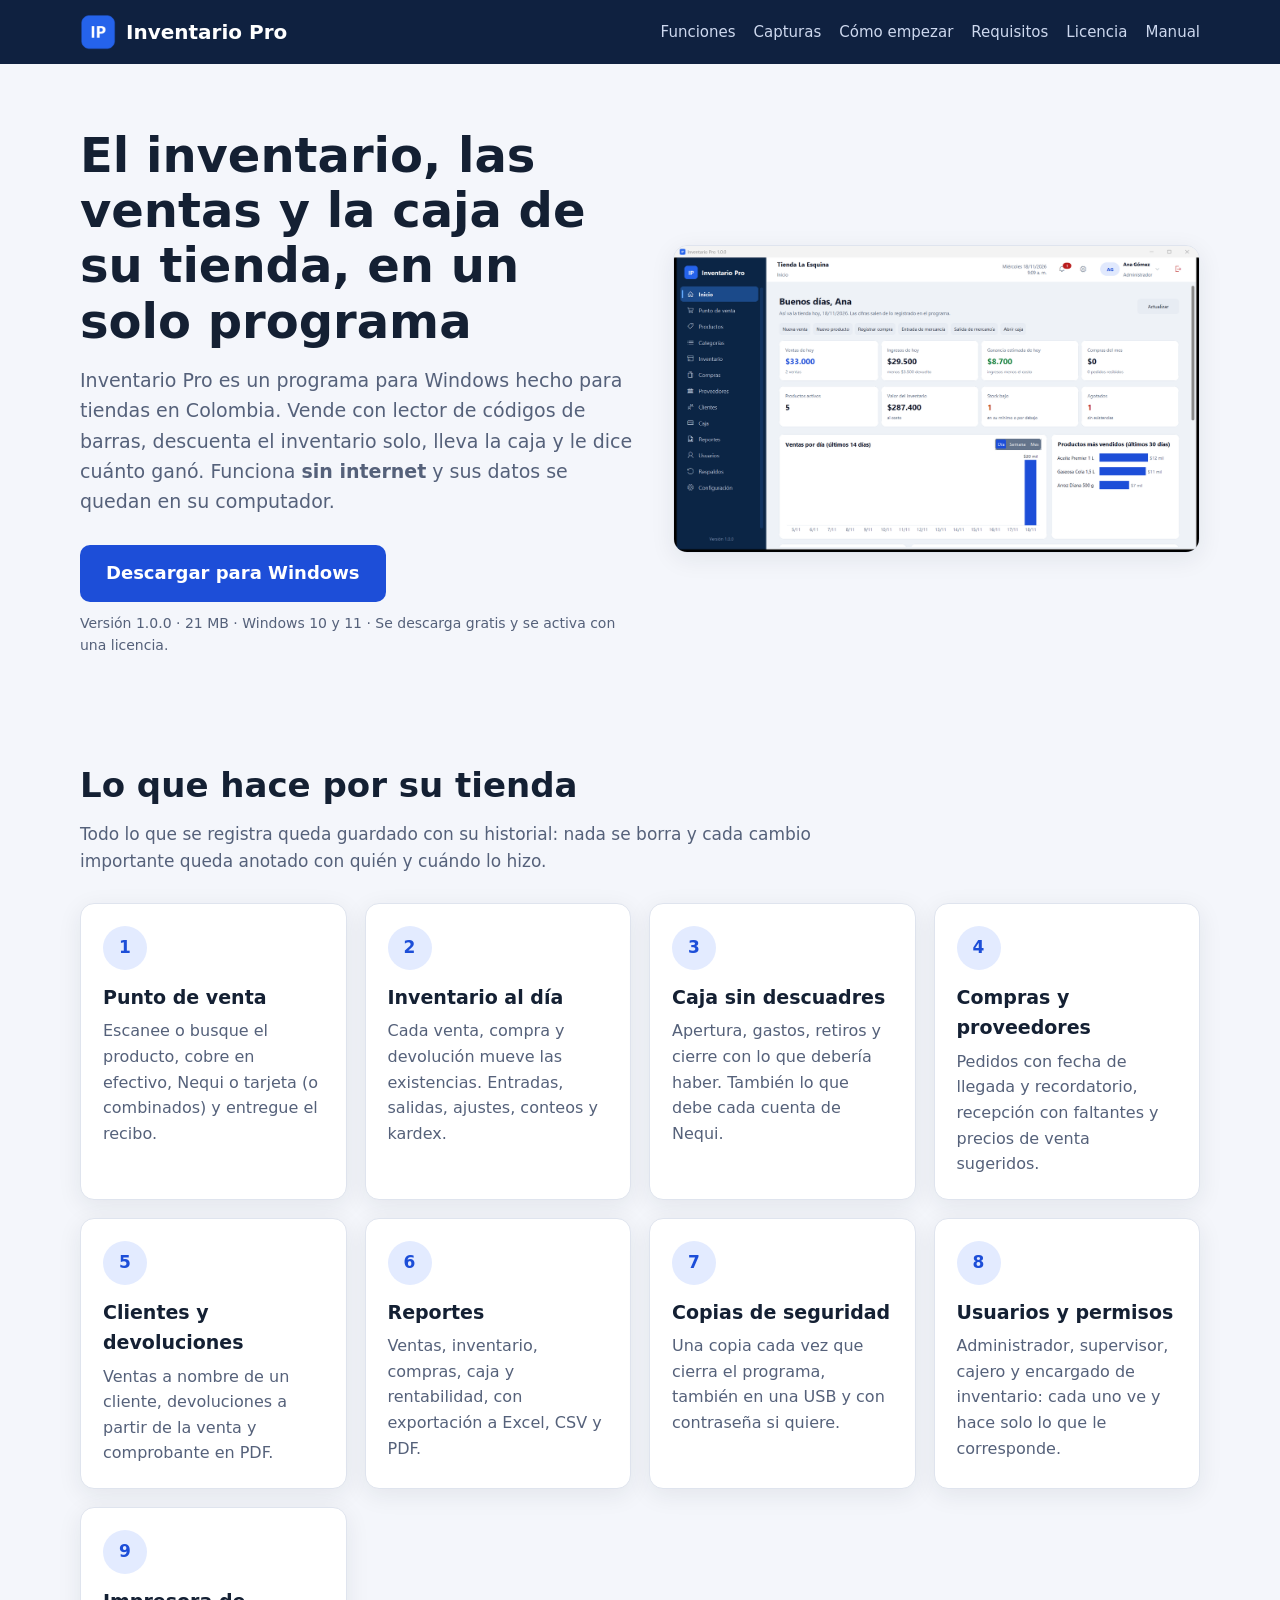
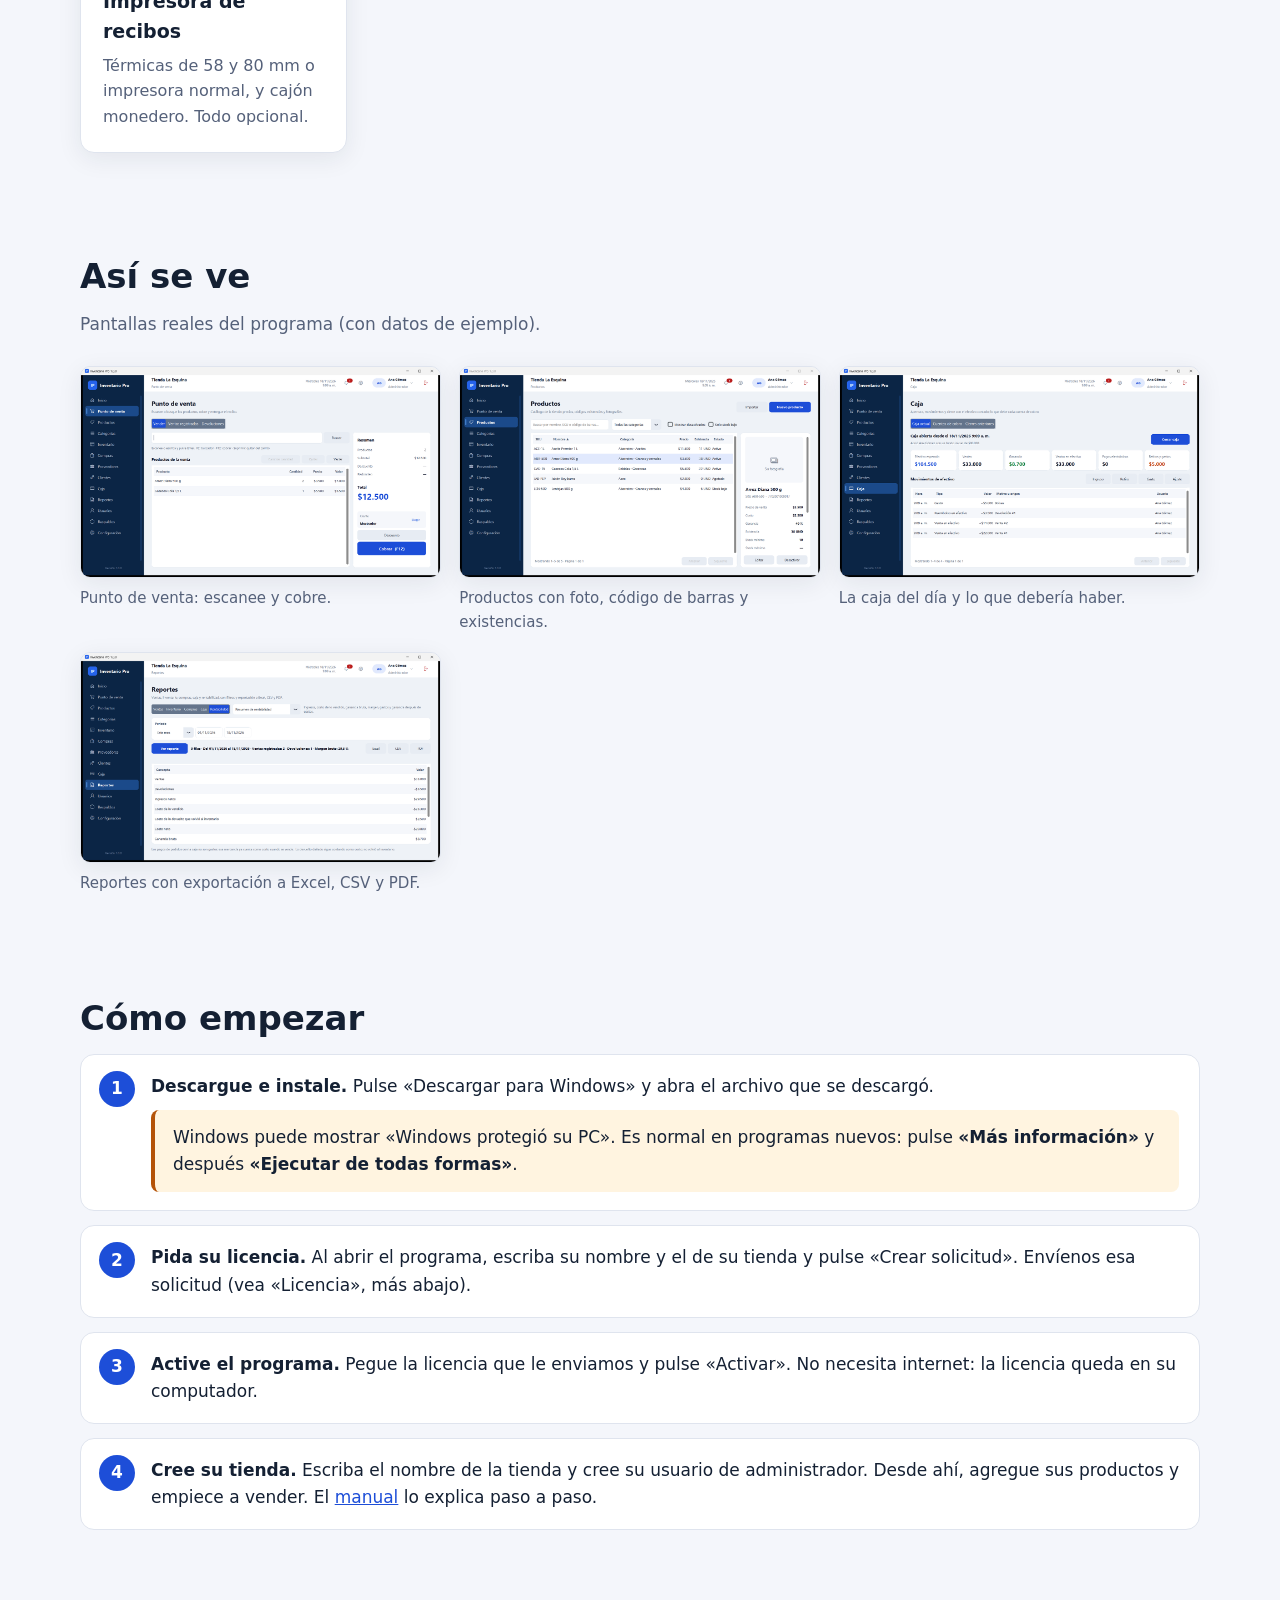
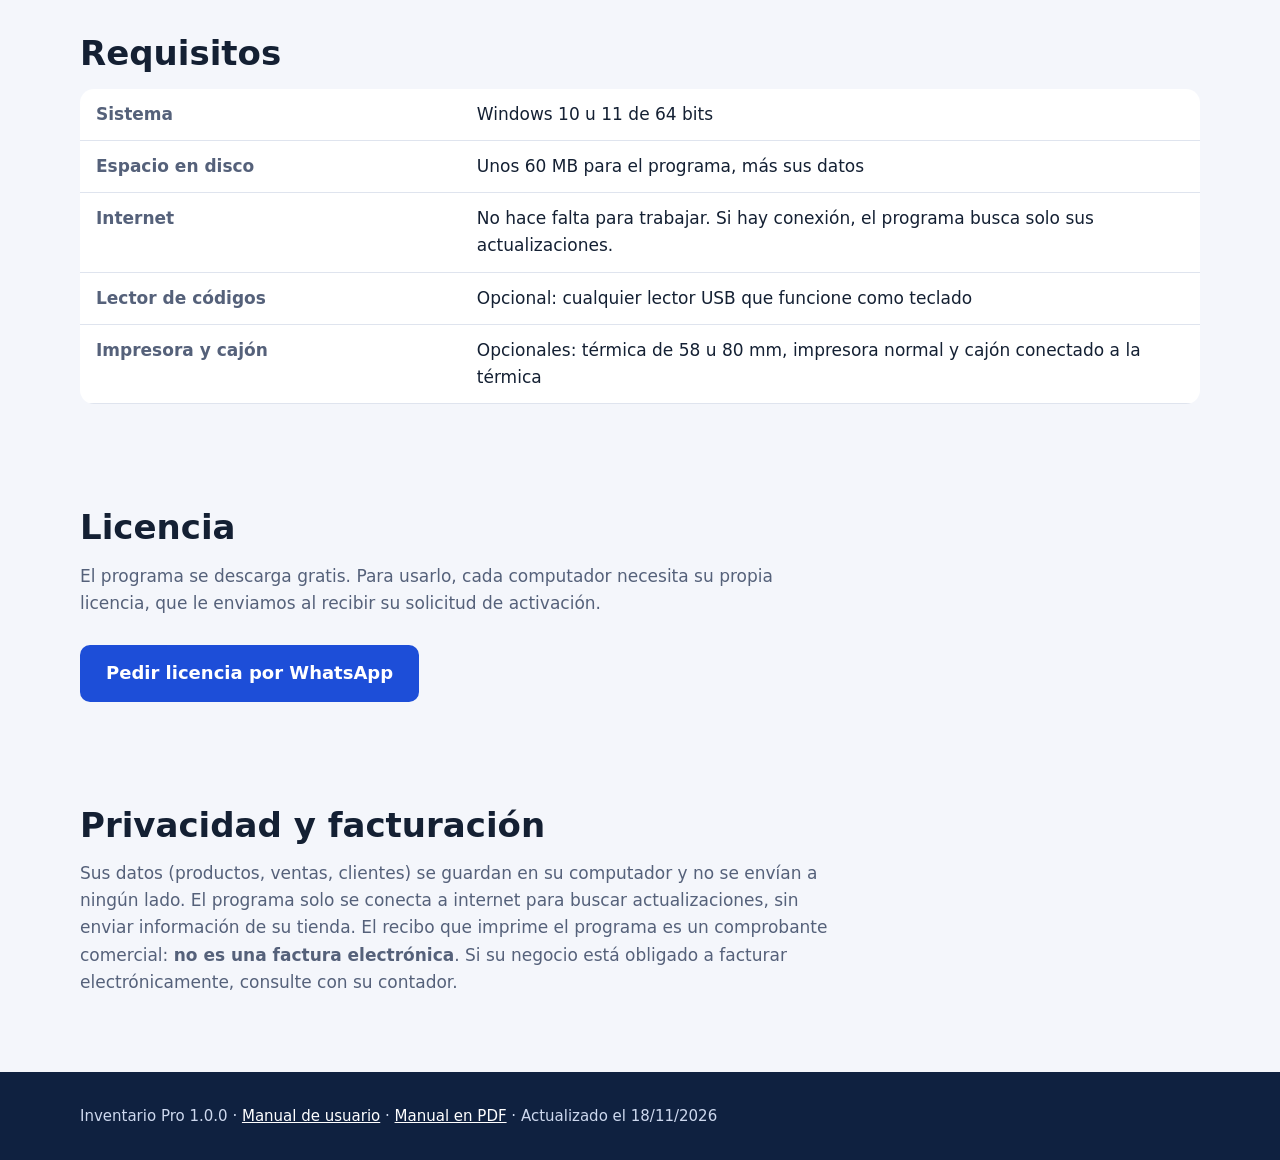
==== index.html @ 644ba9d1 "Página de descarga de Inventario Pro 1.0.0 Co-Authored-By: Claude Opus 5.5 <noreply@anthropic.com>" ====
<!doctype html>
<html lang="es-CO">
<head>
  <meta charset="utf-8">
  <meta name="viewport" content="width=device-width, initial-scale=1">
  <title>Inventario Pro: inventario, ventas y caja para su tienda, sin internet</title>
  <meta name="description" content="Programa para Windows que lleva el inventario, el punto de venta con lector de códigos, la caja, las compras, los clientes y los reportes de su tienda. Funciona sin internet. Descárguelo gratis y actívelo con su licencia.">
  <link rel="canonical" href="https://andres3006.github.io/InventarioPro-actualizaciones/">
  <link rel="icon" type="image/png" href="img/favicon.png">
  <meta property="og:type" content="website">
  <meta property="og:title" content="Inventario Pro: inventario, ventas y caja para su tienda">
  <meta property="og:description" content="Punto de venta con lector de códigos, inventario, caja, compras, reportes y copias de seguridad. Funciona sin internet.">
  <meta property="og:url" content="https://andres3006.github.io/InventarioPro-actualizaciones/">
  <meta property="og:image" content="https://andres3006.github.io/InventarioPro-actualizaciones/img/tablero.png">
  <meta property="og:locale" content="es_CO">
  <link rel="stylesheet" href="estilos.css">
  <script type="application/ld+json">
  {
    "@context": "https://schema.org",
    "@type": "SoftwareApplication",
    "name": "Inventario Pro",
    "operatingSystem": "Windows 10, Windows 11",
    "applicationCategory": "BusinessApplication",
    "softwareVersion": "1.0.0",
    "inLanguage": "es",
    "description": "Inventario, punto de venta, caja, compras, clientes, reportes y copias de seguridad para tiendas. Funciona sin internet.",
    "downloadUrl": "https://github.com/Andres3006/InventarioPro-actualizaciones/releases/latest/download/InventarioPro-instalador.exe",
    "fileSize": "21 MB"
  }
  </script>
</head>
<body>
  <header class="encabezado">
    <div class="contenedor">
      <a class="marca" href="#inicio"><img src="img/logo.png" alt="" width="36" height="36">Inventario Pro</a>
      <nav class="menu" aria-label="Secciones">
        <a href="#funciones">Funciones</a>
        <a href="#capturas">Capturas</a>
        <a href="#empezar">Cómo empezar</a>
        <a href="#requisitos">Requisitos</a>
        <a href="#licencia">Licencia</a>
        <a href="manual.html">Manual</a>
      </nav>
    </div>
  </header>

  <main id="inicio">
    <section class="portada">
      <div class="contenedor">
        <div>
          <h1>El inventario, las ventas y la caja de su tienda, en un solo programa</h1>
          <p class="resumen">Inventario Pro es un programa para Windows hecho para tiendas en Colombia. Vende con lector de
            códigos de barras, descuenta el inventario solo, lleva la caja y le dice cuánto ganó. Funciona
            <strong>sin internet</strong> y sus datos se quedan en su computador.</p>
          <a class="boton" href="https://github.com/Andres3006/InventarioPro-actualizaciones/releases/latest/download/InventarioPro-instalador.exe">Descargar para Windows</a>
          <p class="nota">Versión 1.0.0 · 21 MB · Windows 10 y 11 · Se descarga gratis y se activa con una
            licencia.</p>
        </div>
        <img class="captura" src="img/tablero.png" alt="Tablero de inicio de Inventario Pro con las ventas del día"
             width="1024" height="603">
      </div>
    </section>

    <section id="funciones">
      <div class="contenedor">
        <h2>Lo que hace por su tienda</h2>
        <p class="intro">Todo lo que se registra queda guardado con su historial: nada se borra y cada cambio importante
          queda anotado con quién y cuándo lo hizo.</p>
        <div class="rejilla">
          <article class="tarjeta"><div class="icono">1</div><h3>Punto de venta</h3>
            <p>Escanee o busque el producto, cobre en efectivo, Nequi o tarjeta (o combinados) y entregue el recibo.</p></article>
          <article class="tarjeta"><div class="icono">2</div><h3>Inventario al día</h3>
            <p>Cada venta, compra y devolución mueve las existencias. Entradas, salidas, ajustes, conteos y kardex.</p></article>
          <article class="tarjeta"><div class="icono">3</div><h3>Caja sin descuadres</h3>
            <p>Apertura, gastos, retiros y cierre con lo que debería haber. También lo que debe cada cuenta de Nequi.</p></article>
          <article class="tarjeta"><div class="icono">4</div><h3>Compras y proveedores</h3>
            <p>Pedidos con fecha de llegada y recordatorio, recepción con faltantes y precios de venta sugeridos.</p></article>
          <article class="tarjeta"><div class="icono">5</div><h3>Clientes y devoluciones</h3>
            <p>Ventas a nombre de un cliente, devoluciones a partir de la venta y comprobante en PDF.</p></article>
          <article class="tarjeta"><div class="icono">6</div><h3>Reportes</h3>
            <p>Ventas, inventario, compras, caja y rentabilidad, con exportación a Excel, CSV y PDF.</p></article>
          <article class="tarjeta"><div class="icono">7</div><h3>Copias de seguridad</h3>
            <p>Una copia cada vez que cierra el programa, también en una USB y con contraseña si quiere.</p></article>
          <article class="tarjeta"><div class="icono">8</div><h3>Usuarios y permisos</h3>
            <p>Administrador, supervisor, cajero y encargado de inventario: cada uno ve y hace solo lo que le corresponde.</p></article>
          <article class="tarjeta"><div class="icono">9</div><h3>Impresora de recibos</h3>
            <p>Térmicas de 58 y 80 mm o impresora normal, y cajón monedero. Todo opcional.</p></article>
        </div>
      </div>
    </section>

    <section id="capturas">
      <div class="contenedor">
        <h2>Así se ve</h2>
        <p class="intro">Pantallas reales del programa (con datos de ejemplo).</p>
        <div class="galeria">
          <figure><img src="img/punto_de_venta.png" alt="Punto de venta con productos en la venta" loading="lazy"
                       width="1024" height="603"><figcaption>Punto de venta: escanee y cobre.</figcaption></figure>
          <figure><img src="img/productos.png" alt="Lista de productos con su ficha" loading="lazy" width="1024"
                       height="603"><figcaption>Productos con foto, código de barras y existencias.</figcaption></figure>
          <figure><img src="img/caja.png" alt="Caja abierta con sus movimientos" loading="lazy" width="1024"
                       height="603"><figcaption>La caja del día y lo que debería haber.</figcaption></figure>
          <figure><img src="img/reportes.png" alt="Reporte de rentabilidad" loading="lazy" width="1024"
                       height="603"><figcaption>Reportes con exportación a Excel, CSV y PDF.</figcaption></figure>
        </div>
      </div>
    </section>

    <section id="empezar">
      <div class="contenedor">
        <h2>Cómo empezar</h2>
        <ol class="pasos">
          <li><strong>Descargue e instale.</strong> Pulse «Descargar para Windows» y abra el archivo que se descargó.
            <div class="aviso" style="margin-top:10px">Windows puede mostrar «Windows protegió su PC». Es normal en
              programas nuevos: pulse <strong>«Más información»</strong> y después <strong>«Ejecutar de todas
              formas»</strong>.</div></li>
          <li><strong>Pida su licencia.</strong> Al abrir el programa, escriba su nombre y el de su tienda y pulse «Crear
            solicitud». Envíenos esa solicitud (vea «Licencia», más abajo).</li>
          <li><strong>Active el programa.</strong> Pegue la licencia que le enviamos y pulse «Activar». No necesita
            internet: la licencia queda en su computador.</li>
          <li><strong>Cree su tienda.</strong> Escriba el nombre de la tienda y cree su usuario de administrador. Desde
            ahí, agregue sus productos y empiece a vender. El <a href="manual.html">manual</a> lo explica paso a paso.</li>
        </ol>
      </div>
    </section>

    <section id="requisitos">
      <div class="contenedor">
        <h2>Requisitos</h2>
        <table class="tabla">
          <tr><th>Sistema</th><td>Windows 10 u 11 de 64 bits</td></tr>
          <tr><th>Espacio en disco</th><td>Unos 60 MB para el programa, más sus datos</td></tr>
          <tr><th>Internet</th><td>No hace falta para trabajar. Si hay conexión, el programa busca solo sus actualizaciones.</td></tr>
          <tr><th>Lector de códigos</th><td>Opcional: cualquier lector USB que funcione como teclado</td></tr>
          <tr><th>Impresora y cajón</th><td>Opcionales: térmica de 58 u 80 mm, impresora normal y cajón conectado a la térmica</td></tr>
        </table>
      </div>
    </section>

    <section id="licencia">
      <div class="contenedor">
        <h2>Licencia</h2>
        <p class="intro">El programa se descarga gratis. Para usarlo, cada computador necesita su propia licencia, que le
          enviamos al recibir su solicitud de activación.</p>
        <div class="contacto"><a class="boton" href="https://wa.me/573162565015?text=Hola%2C%20quiero%20una%20licencia%20de%20Inventario%20Pro%20para%20mi%20tienda.">Pedir licencia por WhatsApp</a></div>
      </div>
    </section>

    <section id="privacidad">
      <div class="contenedor">
        <h2>Privacidad y facturación</h2>
        <p class="intro">Sus datos (productos, ventas, clientes) se guardan en su computador y no se envían a ningún lado.
          El programa solo se conecta a internet para buscar actualizaciones, sin enviar información de su tienda.
          El recibo que imprime el programa es un comprobante comercial: <strong>no es una factura electrónica</strong>.
          Si su negocio está obligado a facturar electrónicamente, consulte con su contador.</p>
      </div>
    </section>
  </main>

  <footer class="pie">
    <div class="contenedor">
      Inventario Pro 1.0.0 · <a href="manual.html">Manual de usuario</a> ·
      <a href="Manual-Inventario-Pro.pdf">Manual en PDF</a> · Actualizado el 18/11/2026
    </div>
  </footer>
</body>
</html>
---- estilos.css ----
/* Página de Inventario Pro: sin bibliotecas ni fuentes externas (carga rápido y sin rastreo). */
:root {
  --fondo: #f4f6fb;
  --superficie: #ffffff;
  --texto: #142033;
  --suave: #55617a;
  --borde: #dfe4ee;
  --primario: #1d4ed8;
  --primario-hover: #1e40af;
  --primario-suave: #e3ebff;
  --exito: #15803d;
  --aviso: #b45309;
  --aviso-suave: #fff4e0;
  --oscuro: #0f2140;
  --radio: 14px;
  --sombra: 0 6px 24px rgba(20, 32, 51, 0.08);
}
@media (prefers-color-scheme: dark) {
  :root {
    --fondo: #0d1626;
    --superficie: #152238;
    --texto: #e8eef8;
    --suave: #a3b0c7;
    --borde: #26365a;
    --primario: #3b82f6;
    --primario-hover: #60a5fa;
    --primario-suave: #1b2f55;
    --exito: #4ade80;
    --aviso: #fbbf24;
    --aviso-suave: #3a2a0c;
    --oscuro: #0a1322;
    --sombra: 0 6px 24px rgba(0, 0, 0, 0.35);
  }
}
* { box-sizing: border-box; }
html { scroll-behavior: smooth; }
body {
  margin: 0;
  background: var(--fondo);
  color: var(--texto);
  font-family: "Segoe UI", system-ui, -apple-system, Roboto, Arial, sans-serif;
  font-size: 17px;
  line-height: 1.6;
}
img { max-width: 100%; height: auto; display: block; }
a { color: var(--primario); }
a:hover { color: var(--primario-hover); }
.contenedor { width: min(1120px, 100% - 32px); margin-inline: auto; }

/* Encabezado */
.encabezado { background: var(--oscuro); color: #fff; position: sticky; top: 0; z-index: 10; }
.encabezado .contenedor { display: flex; align-items: center; gap: 16px; min-height: 64px; flex-wrap: wrap; }
.marca { display: flex; align-items: center; gap: 10px; color: #fff; text-decoration: none; font-weight: 700; font-size: 20px; }
.marca img { width: 36px; height: 36px; }
.menu { display: flex; gap: 18px; margin-left: auto; flex-wrap: wrap; }
.menu a { color: #cdd8ee; text-decoration: none; font-size: 15px; }
.menu a:hover { color: #fff; }

/* Portada */
.portada { padding: 64px 0 40px; }
.portada .contenedor { display: grid; grid-template-columns: 1.05fr 1fr; gap: 40px; align-items: center; }
.portada h1 { font-size: clamp(32px, 5vw, 48px); line-height: 1.15; margin: 0 0 16px; }
.portada p.resumen { font-size: 19px; color: var(--suave); margin: 0 0 28px; }
.portada .captura { border-radius: var(--radio); box-shadow: var(--sombra); border: 1px solid var(--borde); }
.boton {
  display: inline-flex; align-items: center; gap: 10px; padding: 14px 26px; border-radius: 10px;
  background: var(--primario); color: #fff; font-weight: 700; text-decoration: none; font-size: 18px;
}
.boton:hover { background: var(--primario-hover); color: #fff; }
.boton.secundario { background: var(--primario-suave); color: var(--primario); }
.boton.secundario:hover { color: var(--primario-hover); }
.nota { font-size: 14px; color: var(--suave); margin-top: 10px; }

/* Secciones */
section { padding: 48px 0; }
section h2 { font-size: clamp(26px, 3.5vw, 34px); margin: 0 0 8px; }
section p.intro { color: var(--suave); margin: 0 0 28px; max-width: 760px; }
.rejilla { display: grid; grid-template-columns: repeat(auto-fit, minmax(240px, 1fr)); gap: 18px; }
.tarjeta {
  background: var(--superficie); border: 1px solid var(--borde); border-radius: var(--radio); padding: 22px;
  box-shadow: var(--sombra);
}
.tarjeta h3 { margin: 0 0 6px; font-size: 19px; }
.tarjeta p { margin: 0; color: var(--suave); font-size: 16px; }
.icono {
  width: 44px; height: 44px; border-radius: 50%; display: grid; place-items: center; background: var(--primario-suave);
  color: var(--primario); font-weight: 800; margin-bottom: 12px;
}
.galeria { display: grid; grid-template-columns: repeat(auto-fit, minmax(300px, 1fr)); gap: 18px; }
.galeria figure { margin: 0; }
.galeria img { border-radius: 10px; border: 1px solid var(--borde); box-shadow: var(--sombra); }
.galeria figcaption { font-size: 15px; color: var(--suave); margin-top: 8px; }
.pasos { counter-reset: paso; list-style: none; padding: 0; margin: 0; display: grid; gap: 14px; }
.pasos li {
  counter-increment: paso; background: var(--superficie); border: 1px solid var(--borde); border-radius: var(--radio);
  padding: 18px 20px 18px 70px; position: relative;
}
.pasos li::before {
  content: counter(paso); position: absolute; left: 18px; top: 16px; width: 36px; height: 36px; border-radius: 50%;
  background: var(--primario); color: #fff; display: grid; place-items: center; font-weight: 800;
}
.aviso { background: var(--aviso-suave); border-left: 4px solid var(--aviso); padding: 14px 18px; border-radius: 8px; }
.tabla { width: 100%; border-collapse: collapse; background: var(--superficie); border-radius: var(--radio); overflow: hidden; }
.tabla th, .tabla td { text-align: left; padding: 12px 16px; border-bottom: 1px solid var(--borde); vertical-align: top; }
.tabla th { width: 34%; color: var(--suave); font-weight: 600; }
.contacto { display: flex; gap: 14px; flex-wrap: wrap; }
.pie { background: var(--oscuro); color: #cdd8ee; padding: 32px 0; font-size: 15px; }
.pie a { color: #fff; }

/* Manual */
.manual { display: grid; grid-template-columns: 260px 1fr; gap: 32px; padding: 32px 0 64px; }
.indice { position: sticky; top: 84px; align-self: start; max-height: calc(100vh - 100px); overflow: auto; font-size: 15px; }
.indice ol { padding-left: 20px; margin: 0; }
.indice a { text-decoration: none; }
.contenido h2 { border-top: 1px solid var(--borde); padding-top: 28px; margin-top: 36px; }
.contenido h2:first-of-type { border-top: 0; margin-top: 0; padding-top: 0; }
.contenido h3 { margin-top: 24px; }
.contenido figure { margin: 18px 0; }
.contenido figure img { border-radius: 10px; border: 1px solid var(--borde); box-shadow: var(--sombra); }
.contenido figcaption { font-size: 14px; color: var(--suave); margin-top: 6px; }
.contenido kbd {
  background: var(--superficie); border: 1px solid var(--borde); border-bottom-width: 2px; border-radius: 5px;
  padding: 1px 6px; font-size: 14px;
}

@media (max-width: 860px) {
  .portada .contenedor { grid-template-columns: 1fr; }
  .manual { grid-template-columns: 1fr; }
  .indice { position: static; max-height: none; }
  .menu { margin-left: 0; }
}
@media print {
  .encabezado, .pie, .indice, .no-imprimir { display: none !important; }
  body { background: #fff; color: #000; font-size: 11pt; }
  .manual { display: block; padding: 0; }
  .contenido h2 { break-before: page; border: 0; }
  .contenido h2:first-of-type { break-before: auto; }
  figure, .tabla, .aviso { break-inside: avoid; }
  a { color: #000; text-decoration: none; }
}
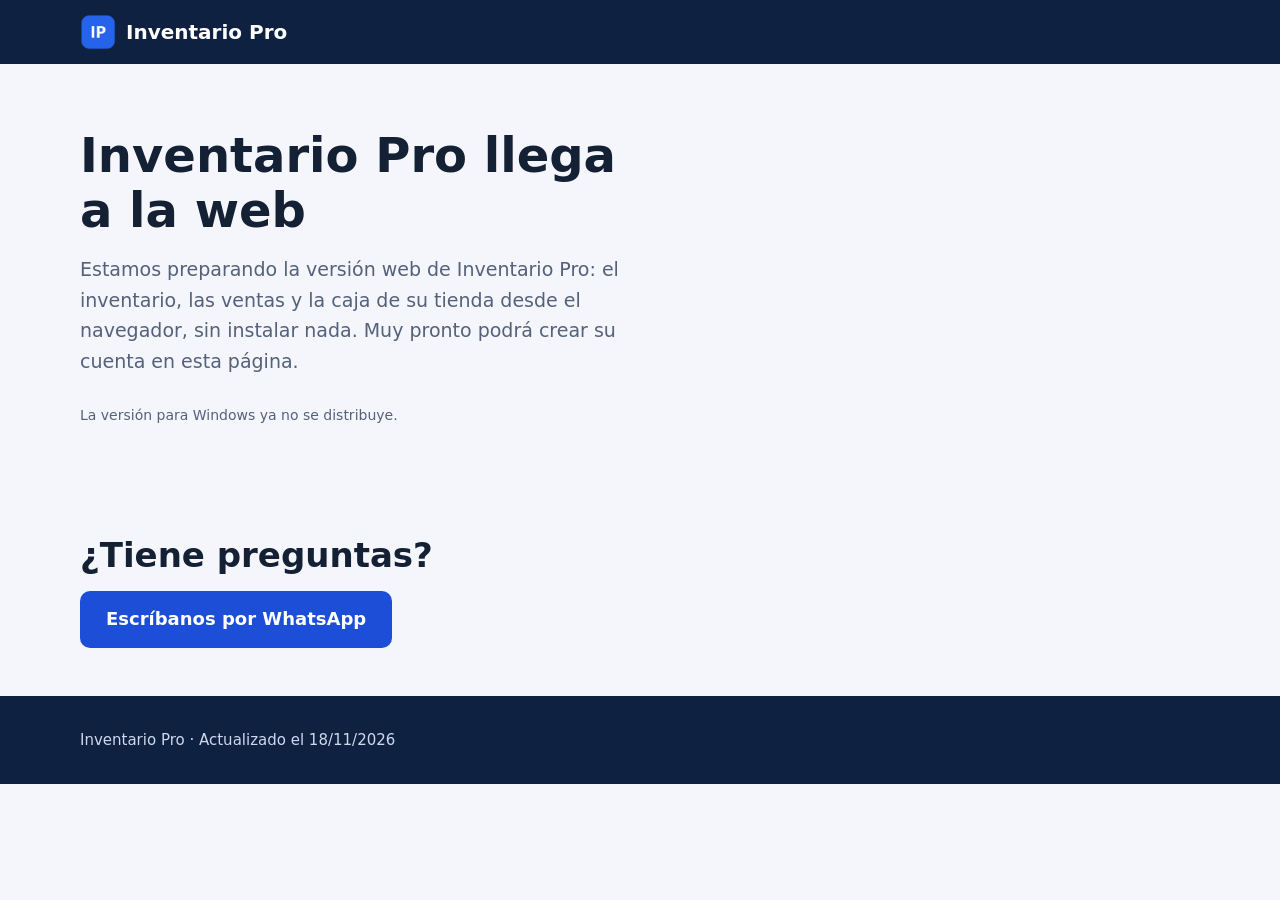
==== commit 9160cf49: "Muy pronto en la web: se retira la descarga del programa de escritorio Co-Authored-By: Claude Opus 5" ====
--- a/index.html
+++ b/index.html
@@ -3,44 +3,21 @@
 <head>
   <meta charset="utf-8">
   <meta name="viewport" content="width=device-width, initial-scale=1">
-  <title>Inventario Pro: inventario, ventas y caja para su tienda, sin internet</title>
-  <meta name="description" content="Programa para Windows que lleva el inventario, el punto de venta con lector de códigos, la caja, las compras, los clientes y los reportes de su tienda. Funciona sin internet. Descárguelo gratis y actívelo con su licencia.">
-  <link rel="canonical" href="https://andres3006.github.io/InventarioPro-actualizaciones/">
+  <title>Inventario Pro: muy pronto en la web</title>
+  <meta name="description" content="Inventario Pro, el programa de inventario, ventas y caja para tiendas en Colombia, se está preparando para funcionar en la web, desde el navegador y sin instalar nada.">
+  <link rel="canonical" href="https://inventario-navy-pi.vercel.app/">
   <link rel="icon" type="image/png" href="img/favicon.png">
   <meta property="og:type" content="website">
-  <meta property="og:title" content="Inventario Pro: inventario, ventas y caja para su tienda">
-  <meta property="og:description" content="Punto de venta con lector de códigos, inventario, caja, compras, reportes y copias de seguridad. Funciona sin internet.">
-  <meta property="og:url" content="https://andres3006.github.io/InventarioPro-actualizaciones/">
-  <meta property="og:image" content="https://andres3006.github.io/InventarioPro-actualizaciones/img/tablero.png">
+  <meta property="og:title" content="Inventario Pro: muy pronto en la web">
+  <meta property="og:description" content="Inventario, ventas y caja para su tienda, desde el navegador. Muy pronto podrá crear su cuenta.">
+  <meta property="og:url" content="https://inventario-navy-pi.vercel.app/">
   <meta property="og:locale" content="es_CO">
   <link rel="stylesheet" href="estilos.css">
-  <script type="application/ld+json">
-  {
-    "@context": "https://schema.org",
-    "@type": "SoftwareApplication",
-    "name": "Inventario Pro",
-    "operatingSystem": "Windows 10, Windows 11",
-    "applicationCategory": "BusinessApplication",
-    "softwareVersion": "1.0.0",
-    "inLanguage": "es",
-    "description": "Inventario, punto de venta, caja, compras, clientes, reportes y copias de seguridad para tiendas. Funciona sin internet.",
-    "downloadUrl": "https://github.com/Andres3006/InventarioPro-actualizaciones/releases/latest/download/InventarioPro-instalador.exe",
-    "fileSize": "21 MB"
-  }
-  </script>
 </head>
 <body>
   <header class="encabezado">
     <div class="contenedor">
       <a class="marca" href="#inicio"><img src="img/logo.png" alt="" width="36" height="36">Inventario Pro</a>
-      <nav class="menu" aria-label="Secciones">
-        <a href="#funciones">Funciones</a>
-        <a href="#capturas">Capturas</a>
-        <a href="#empezar">Cómo empezar</a>
-        <a href="#requisitos">Requisitos</a>
-        <a href="#licencia">Licencia</a>
-        <a href="manual.html">Manual</a>
-      </nav>
     </div>
   </header>
 
@@ -48,120 +25,24 @@
     <section class="portada">
       <div class="contenedor">
         <div>
-          <h1>El inventario, las ventas y la caja de su tienda, en un solo programa</h1>
-          <p class="resumen">Inventario Pro es un programa para Windows hecho para tiendas en Colombia. Vende con lector de
-            códigos de barras, descuenta el inventario solo, lleva la caja y le dice cuánto ganó. Funciona
-            <strong>sin internet</strong> y sus datos se quedan en su computador.</p>
-          <a class="boton" href="https://github.com/Andres3006/InventarioPro-actualizaciones/releases/latest/download/InventarioPro-instalador.exe">Descargar para Windows</a>
-          <p class="nota">Versión 1.0.0 · 21 MB · Windows 10 y 11 · Se descarga gratis y se activa con una
-            licencia.</p>
-        </div>
-        <img class="captura" src="img/tablero.png" alt="Tablero de inicio de Inventario Pro con las ventas del día"
-             width="1024" height="603">
-      </div>
-    </section>
-
-    <section id="funciones">
-      <div class="contenedor">
-        <h2>Lo que hace por su tienda</h2>
-        <p class="intro">Todo lo que se registra queda guardado con su historial: nada se borra y cada cambio importante
-          queda anotado con quién y cuándo lo hizo.</p>
-        <div class="rejilla">
-          <article class="tarjeta"><div class="icono">1</div><h3>Punto de venta</h3>
-            <p>Escanee o busque el producto, cobre en efectivo, Nequi o tarjeta (o combinados) y entregue el recibo.</p></article>
-          <article class="tarjeta"><div class="icono">2</div><h3>Inventario al día</h3>
-            <p>Cada venta, compra y devolución mueve las existencias. Entradas, salidas, ajustes, conteos y kardex.</p></article>
-          <article class="tarjeta"><div class="icono">3</div><h3>Caja sin descuadres</h3>
-            <p>Apertura, gastos, retiros y cierre con lo que debería haber. También lo que debe cada cuenta de Nequi.</p></article>
-          <article class="tarjeta"><div class="icono">4</div><h3>Compras y proveedores</h3>
-            <p>Pedidos con fecha de llegada y recordatorio, recepción con faltantes y precios de venta sugeridos.</p></article>
-          <article class="tarjeta"><div class="icono">5</div><h3>Clientes y devoluciones</h3>
-            <p>Ventas a nombre de un cliente, devoluciones a partir de la venta y comprobante en PDF.</p></article>
-          <article class="tarjeta"><div class="icono">6</div><h3>Reportes</h3>
-            <p>Ventas, inventario, compras, caja y rentabilidad, con exportación a Excel, CSV y PDF.</p></article>
-          <article class="tarjeta"><div class="icono">7</div><h3>Copias de seguridad</h3>
-            <p>Una copia cada vez que cierra el programa, también en una USB y con contraseña si quiere.</p></article>
-          <article class="tarjeta"><div class="icono">8</div><h3>Usuarios y permisos</h3>
-            <p>Administrador, supervisor, cajero y encargado de inventario: cada uno ve y hace solo lo que le corresponde.</p></article>
-          <article class="tarjeta"><div class="icono">9</div><h3>Impresora de recibos</h3>
-            <p>Térmicas de 58 y 80 mm o impresora normal, y cajón monedero. Todo opcional.</p></article>
+          <h1>Inventario Pro llega a la web</h1>
+          <p class="resumen">Estamos preparando la versión web de Inventario Pro: el inventario, las ventas y la caja de su
+            tienda desde el navegador, sin instalar nada. Muy pronto podrá crear su cuenta en esta página.</p>
+          <p class="nota">La versión para Windows ya no se distribuye.</p>
         </div>
       </div>
     </section>
 
-    <section id="capturas">
+    <section id="contacto">
       <div class="contenedor">
-        <h2>Así se ve</h2>
-        <p class="intro">Pantallas reales del programa (con datos de ejemplo).</p>
-        <div class="galeria">
-          <figure><img src="img/punto_de_venta.png" alt="Punto de venta con productos en la venta" loading="lazy"
-                       width="1024" height="603"><figcaption>Punto de venta: escanee y cobre.</figcaption></figure>
-          <figure><img src="img/productos.png" alt="Lista de productos con su ficha" loading="lazy" width="1024"
-                       height="603"><figcaption>Productos con foto, código de barras y existencias.</figcaption></figure>
-          <figure><img src="img/caja.png" alt="Caja abierta con sus movimientos" loading="lazy" width="1024"
-                       height="603"><figcaption>La caja del día y lo que debería haber.</figcaption></figure>
-          <figure><img src="img/reportes.png" alt="Reporte de rentabilidad" loading="lazy" width="1024"
-                       height="603"><figcaption>Reportes con exportación a Excel, CSV y PDF.</figcaption></figure>
-        </div>
-      </div>
-    </section>
-
-    <section id="empezar">
-      <div class="contenedor">
-        <h2>Cómo empezar</h2>
-        <ol class="pasos">
-          <li><strong>Descargue e instale.</strong> Pulse «Descargar para Windows» y abra el archivo que se descargó.
-            <div class="aviso" style="margin-top:10px">Windows puede mostrar «Windows protegió su PC». Es normal en
-              programas nuevos: pulse <strong>«Más información»</strong> y después <strong>«Ejecutar de todas
-              formas»</strong>.</div></li>
-          <li><strong>Pida su licencia.</strong> Al abrir el programa, escriba su nombre y el de su tienda y pulse «Crear
-            solicitud». Envíenos esa solicitud (vea «Licencia», más abajo).</li>
-          <li><strong>Active el programa.</strong> Pegue la licencia que le enviamos y pulse «Activar». No necesita
-            internet: la licencia queda en su computador.</li>
-          <li><strong>Cree su tienda.</strong> Escriba el nombre de la tienda y cree su usuario de administrador. Desde
-            ahí, agregue sus productos y empiece a vender. El <a href="manual.html">manual</a> lo explica paso a paso.</li>
-        </ol>
-      </div>
-    </section>
-
-    <section id="requisitos">
-      <div class="contenedor">
-        <h2>Requisitos</h2>
-        <table class="tabla">
-          <tr><th>Sistema</th><td>Windows 10 u 11 de 64 bits</td></tr>
-          <tr><th>Espacio en disco</th><td>Unos 60 MB para el programa, más sus datos</td></tr>
-          <tr><th>Internet</th><td>No hace falta para trabajar. Si hay conexión, el programa busca solo sus actualizaciones.</td></tr>
-          <tr><th>Lector de códigos</th><td>Opcional: cualquier lector USB que funcione como teclado</td></tr>
-          <tr><th>Impresora y cajón</th><td>Opcionales: térmica de 58 u 80 mm, impresora normal y cajón conectado a la térmica</td></tr>
-        </table>
-      </div>
-    </section>
-
-    <section id="licencia">
-      <div class="contenedor">
-        <h2>Licencia</h2>
-        <p class="intro">El programa se descarga gratis. Para usarlo, cada computador necesita su propia licencia, que le
-          enviamos al recibir su solicitud de activación.</p>
-        <div class="contacto"><a class="boton" href="https://wa.me/573162565015?text=Hola%2C%20quiero%20una%20licencia%20de%20Inventario%20Pro%20para%20mi%20tienda.">Pedir licencia por WhatsApp</a></div>
-      </div>
-    </section>
-
-    <section id="privacidad">
-      <div class="contenedor">
-        <h2>Privacidad y facturación</h2>
-        <p class="intro">Sus datos (productos, ventas, clientes) se guardan en su computador y no se envían a ningún lado.
-          El programa solo se conecta a internet para buscar actualizaciones, sin enviar información de su tienda.
-          El recibo que imprime el programa es un comprobante comercial: <strong>no es una factura electrónica</strong>.
-          Si su negocio está obligado a facturar electrónicamente, consulte con su contador.</p>
+        <h2>¿Tiene preguntas?</h2>
+        <div class="contacto"><a class="boton" href="https://wa.me/573162565015?text=Hola%2C%20quiero%20saber%20de%20Inventario%20Pro%20en%20la%20web.">Escríbanos por WhatsApp</a></div>
       </div>
     </section>
   </main>
 
   <footer class="pie">
-    <div class="contenedor">
-      Inventario Pro 1.0.0 · <a href="manual.html">Manual de usuario</a> ·
-      <a href="Manual-Inventario-Pro.pdf">Manual en PDF</a> · Actualizado el 18/11/2026
-    </div>
+    <div class="contenedor">Inventario Pro · Actualizado el 18/11/2026</div>
   </footer>
 </body>
 </html>
